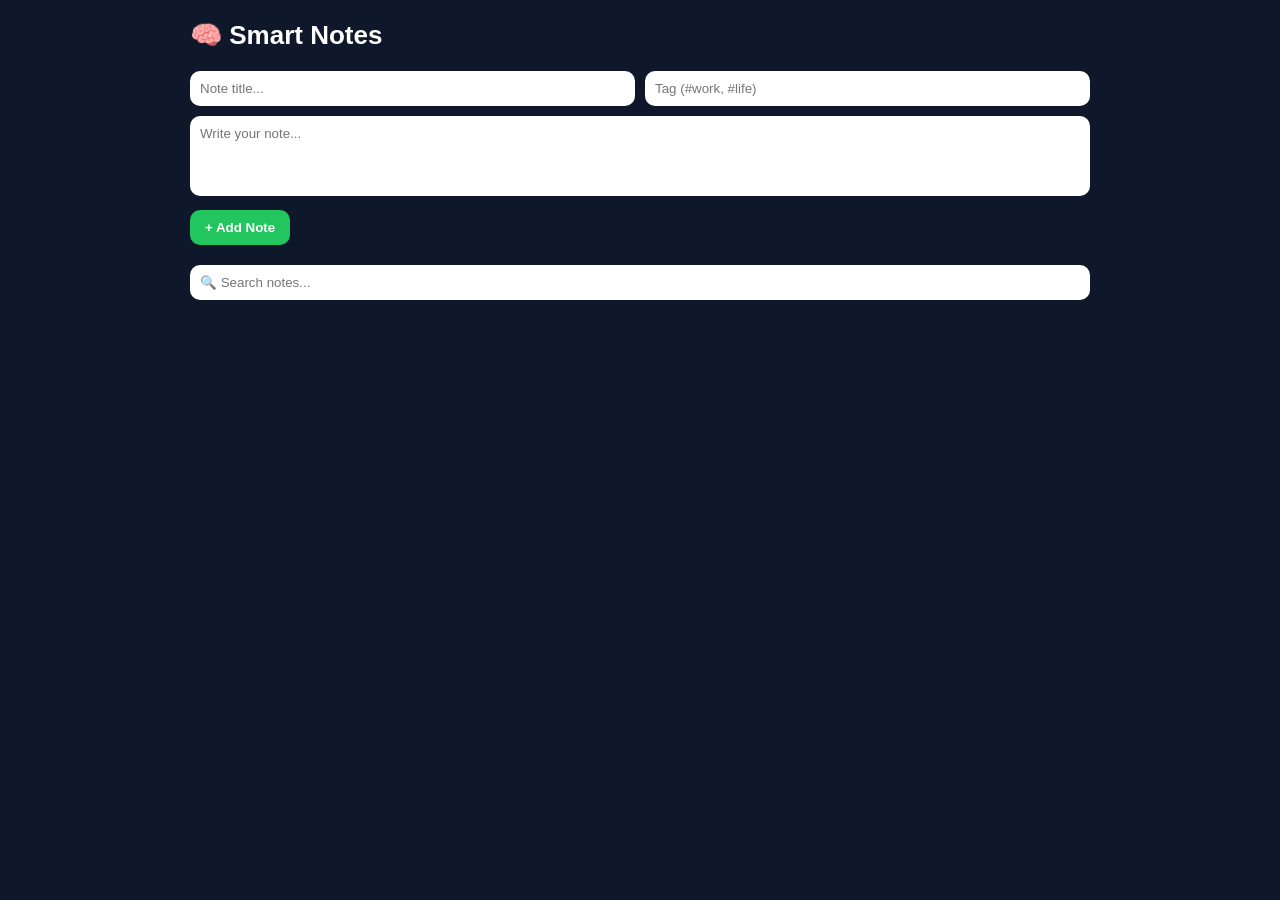
==== index.html @ 97188c2f "first commit" ====
<!DOCTYPE html>
<html lang="en">
<head>
  <meta charset="UTF-8">
  <meta name="viewport" content="width=device-width, initial-scale=1.0">
  <title>Smart Notes App</title>
  <link rel="stylesheet" href="style.css">
</head>
<body>

<div class="container">

  <header>
    <h1>🧠 Smart Notes</h1>
  </header>

  <!-- INPUT -->
  <div class="input-box">
    <input id="title" placeholder="Note title...">
    <input id="tag" placeholder="Tag (#work, #life)">
  </div>

  <textarea id="content" placeholder="Write your note..."></textarea>

  <button onclick="addNote()">+ Add Note</button>

  <!-- SEARCH -->
  <input class="search" id="search" placeholder="🔍 Search notes..." oninput="renderNotes()">

  <!-- NOTES -->
  <div class="notes" id="notes"></div>

</div>

<script src="script.js"></script>
</body>
</html>
---- style.css ----
* {
  margin: 0;
  padding: 0;
  box-sizing: border-box;
  font-family: Arial, sans-serif;
}

body {
  background: #0f172a;
  color: white;
  min-height: 100vh;
  padding: 20px;
}

.container {
  max-width: 900px;
  margin: auto;
}

header {
  margin-bottom: 20px;
}

h1 {
  font-size: 26px;
}

.input-box {
  display: flex;
  gap: 10px;
  margin-bottom: 10px;
}

input, textarea {
  width: 100%;
  padding: 10px;
  border-radius: 10px;
  border: none;
  outline: none;
}

textarea {
  height: 80px;
  resize: none;
  margin-bottom: 10px;
}

button {
  background: #22c55e;
  border: none;
  padding: 10px 15px;
  border-radius: 10px;
  cursor: pointer;
  color: white;
  font-weight: bold;
  margin-bottom: 10px;
}

.search {
  margin: 10px 0 20px;
}

.notes {
  display: grid;
  grid-template-columns: repeat(auto-fit, minmax(250px, 1fr));
  gap: 15px;
}

.note {
  background: #1e293b;
  padding: 15px;
  border-radius: 15px;
  position: relative;
  transition: 0.3s;
}

.note:hover {
  transform: translateY(-5px);
}

.tag {
  display: inline-block;
  background: #3b82f6;
  padding: 3px 8px;
  border-radius: 5px;
  font-size: 12px;
  margin-bottom: 8px;
}

.delete {
  position: absolute;
  top: 10px;
  right: 10px;
  background: red;
  border: none;
  border-radius: 6px;
  padding: 5px 8px;
  cursor: pointer;
}
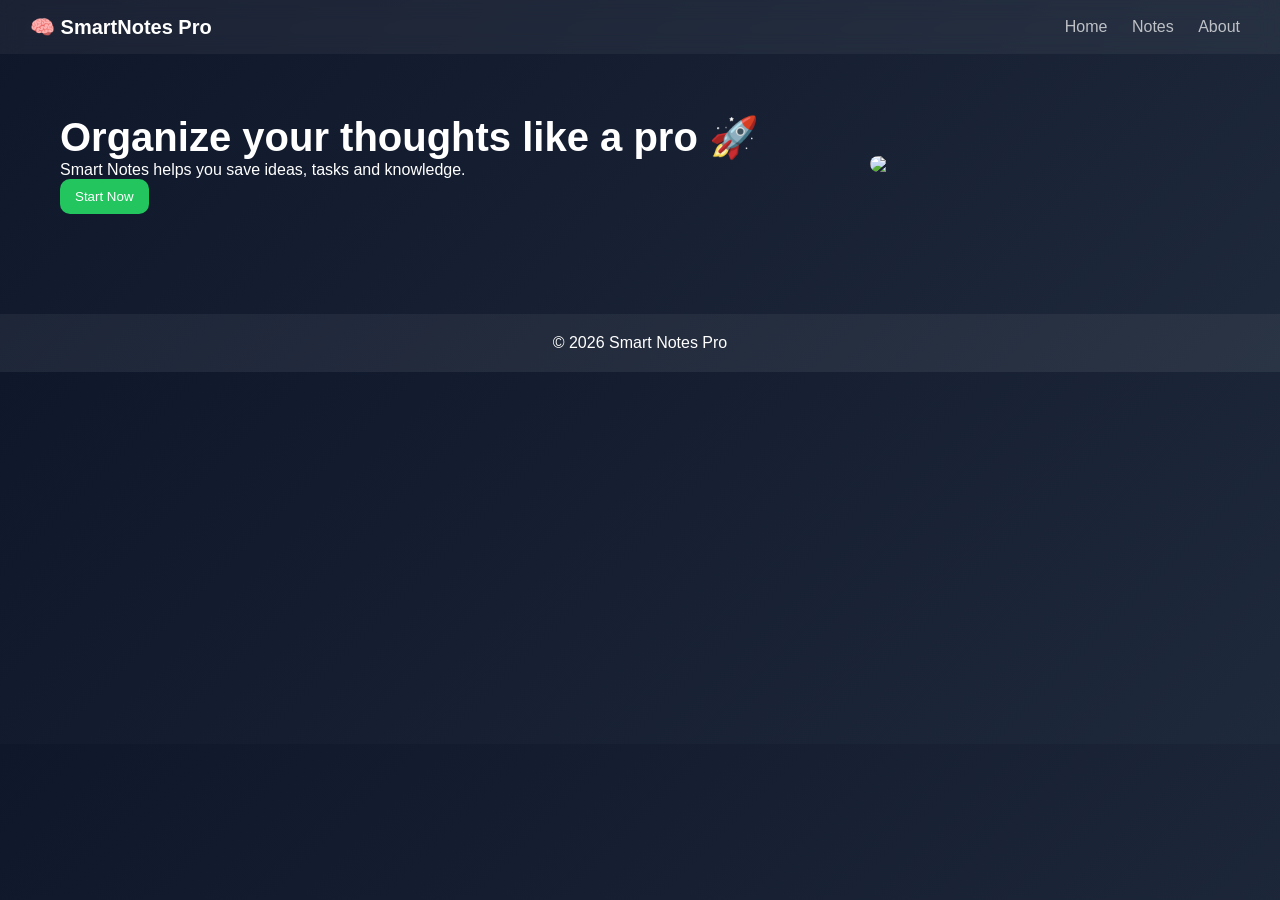
==== commit acb2e19f: "add pages" ====
--- a/index.html
+++ b/index.html
@@ -1,37 +1,33 @@
 <!DOCTYPE html>
-<html lang="en">
+<html>
 <head>
-  <meta charset="UTF-8">
-  <meta name="viewport" content="width=device-width, initial-scale=1.0">
-  <title>Smart Notes App</title>
+  <title>Smart Notes Pro</title>
   <link rel="stylesheet" href="style.css">
 </head>
 <body>
 
-<div class="container">
+<header>
+  <div class="logo">🧠 SmartNotes Pro</div>
+  <nav>
+    <a href="index.html">Home</a>
+    <a href="notes.html">Notes</a>
+    <a href="about.html">About</a>
+  </nav>
+</header>
 
-  <header>
-    <h1>🧠 Smart Notes</h1>
-  </header>
-
-  <!-- INPUT -->
-  <div class="input-box">
-    <input id="title" placeholder="Note title...">
-    <input id="tag" placeholder="Tag (#work, #life)">
+<section class="hero">
+  <div>
+    <h1>Organize your thoughts like a pro 🚀</h1>
+    <p>Smart Notes helps you save ideas, tasks and knowledge.</p>
+    <a href="notes.html"><button class="btn">Start Now</button></a>
   </div>
 
-  <textarea id="content" placeholder="Write your note..."></textarea>
+  <img src="https://images.unsplash.com/photo-1557683316-973673baf926" />
+</section>
 
-  <button onclick="addNote()">+ Add Note</button>
+<footer>
+  © 2026 Smart Notes Pro
+</footer>
 
-  <!-- SEARCH -->
-  <input class="search" id="search" placeholder="🔍 Search notes..." oninput="renderNotes()">
-
-  <!-- NOTES -->
-  <div class="notes" id="notes"></div>
-
-</div>
-
-<script src="script.js"></script>
 </body>
 </html>
--- a/style.css
+++ b/style.css
@@ -1,99 +1,98 @@
-* {
-  margin: 0;
-  padding: 0;
-  box-sizing: border-box;
-  font-family: Arial, sans-serif;
+*{
+  margin:0;
+  padding:0;
+  box-sizing:border-box;
+  font-family: Arial;
 }
 
-body {
-  background: #0f172a;
-  color: white;
-  min-height: 100vh;
-  padding: 20px;
+body{
+  background: linear-gradient(135deg,#0f172a,#1e293b);
+  color:white;
 }
 
-.container {
-  max-width: 900px;
-  margin: auto;
+/* HEADER */
+header{
+  display:flex;
+  justify-content:space-between;
+  align-items:center;
+  padding:15px 30px;
+  background: rgba(255,255,255,0.05);
+  backdrop-filter: blur(10px);
+  position: sticky;
+  top:0;
 }
 
-header {
-  margin-bottom: 20px;
+.logo{
+  font-size:20px;
+  font-weight:bold;
 }
 
-h1 {
-  font-size: 26px;
+nav a{
+  color:white;
+  margin:0 10px;
+  text-decoration:none;
+  opacity:0.7;
 }
 
-.input-box {
-  display: flex;
-  gap: 10px;
-  margin-bottom: 10px;
+nav a:hover{
+  opacity:1;
 }
 
-input, textarea {
-  width: 100%;
-  padding: 10px;
-  border-radius: 10px;
-  border: none;
-  outline: none;
+/* HERO */
+.hero{
+  display:flex;
+  justify-content:space-between;
+  align-items:center;
+  padding:60px;
 }
 
-textarea {
-  height: 80px;
-  resize: none;
-  margin-bottom: 10px;
+.hero img{
+  width:350px;
+  border-radius:20px;
 }
 
-button {
-  background: #22c55e;
-  border: none;
-  padding: 10px 15px;
-  border-radius: 10px;
-  cursor: pointer;
-  color: white;
-  font-weight: bold;
-  margin-bottom: 10px;
+.hero h1{
+  font-size:40px;
 }
 
-.search {
-  margin: 10px 0 20px;
+/* BUTTON */
+.btn{
+  padding:10px 15px;
+  background:#22c55e;
+  border:none;
+  color:white;
+  border-radius:10px;
+  cursor:pointer;
 }
 
-.notes {
-  display: grid;
-  grid-template-columns: repeat(auto-fit, minmax(250px, 1fr));
-  gap: 15px;
+/* NOTES GRID */
+.container{
+  padding:30px;
 }
 
-.note {
-  background: #1e293b;
-  padding: 15px;
-  border-radius: 15px;
-  position: relative;
-  transition: 0.3s;
+.grid{
+  display:grid;
+  grid-template-columns:repeat(auto-fit,minmax(250px,1fr));
+  gap:15px;
 }
 
-.note:hover {
-  transform: translateY(-5px);
+.card{
+  background:rgba(255,255,255,0.08);
+  padding:15px;
+  border-radius:15px;
+  backdrop-filter: blur(10px);
 }
 
-.tag {
-  display: inline-block;
-  background: #3b82f6;
-  padding: 3px 8px;
-  border-radius: 5px;
-  font-size: 12px;
-  margin-bottom: 8px;
+.card img{
+  width:100%;
+  border-radius:10px;
+  margin-bottom:10px;
 }
 
-.delete {
-  position: absolute;
-  top: 10px;
-  right: 10px;
-  background: red;
-  border: none;
-  border-radius: 6px;
-  padding: 5px 8px;
-  cursor: pointer;
+/* FOOTER */
+footer{
+  text-align:center;
+  padding:20px;
+  margin-top:40px;
+  background:rgba(255,255,255,0.05);
 }
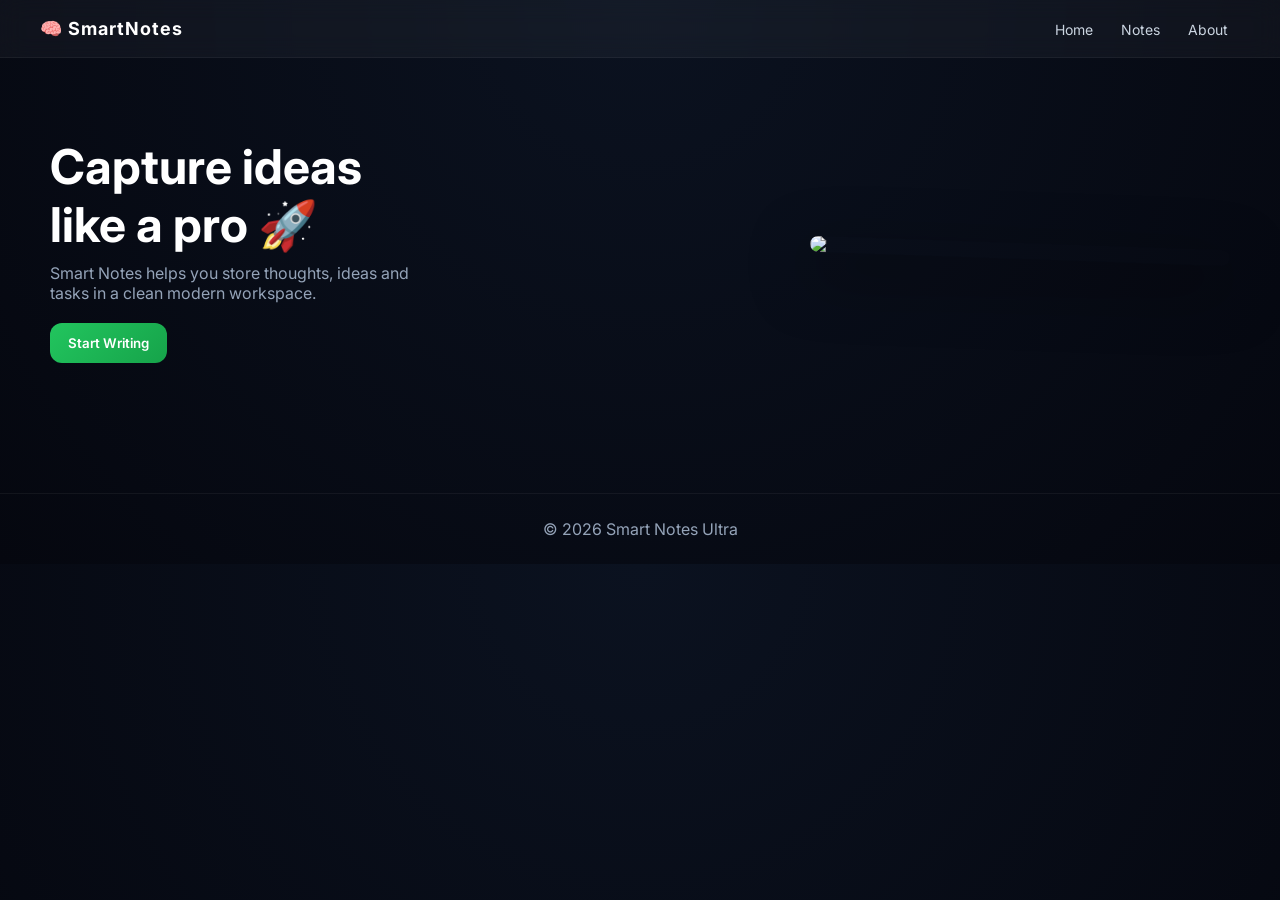
==== commit d8e242a6: "update" ====
--- a/index.html
+++ b/index.html
@@ -1,13 +1,13 @@
 <!DOCTYPE html>
 <html>
 <head>
-  <title>Smart Notes Pro</title>
+  <title>Smart Notes Ultra</title>
   <link rel="stylesheet" href="style.css">
 </head>
 <body>
 
 <header>
-  <div class="logo">🧠 SmartNotes Pro</div>
+  <div class="logo">🧠 SmartNotes</div>
   <nav>
     <a href="index.html">Home</a>
     <a href="notes.html">Notes</a>
@@ -16,17 +16,24 @@
 </header>
 
 <section class="hero">
-  <div>
-    <h1>Organize your thoughts like a pro 🚀</h1>
-    <p>Smart Notes helps you save ideas, tasks and knowledge.</p>
-    <a href="notes.html"><button class="btn">Start Now</button></a>
+
+  <div class="hero-text">
+    <h1>Capture ideas<br>like a pro 🚀</h1>
+    <p>
+      Smart Notes helps you store thoughts, ideas and tasks in a clean modern workspace.
+    </p>
+
+    <a href="notes.html">
+      <button class="btn">Start Writing</button>
+    </a>
   </div>
 
   <img src="https://images.unsplash.com/photo-1557683316-973673baf926" />
+
 </section>
 
 <footer>
-  © 2026 Smart Notes Pro
+  © 2026 Smart Notes Ultra
 </footer>
 
 </body>
--- a/style.css
+++ b/style.css
@@ -1,41 +1,46 @@
+@import url('https://fonts.googleapis.com/css2?family=Inter:wght@300;400;600;700&display=swap');
+
 *{
   margin:0;
   padding:0;
   box-sizing:border-box;
-  font-family: Arial;
+  font-family:'Inter', sans-serif;
 }
 
 body{
-  background: linear-gradient(135deg,#0f172a,#1e293b);
-  color:white;
+  background: radial-gradient(circle at top,#0b1220,#05070f);
+  color:#fff;
 }
 
-/* HEADER */
+/* NAVBAR */
 header{
   display:flex;
   justify-content:space-between;
   align-items:center;
-  padding:15px 30px;
-  background: rgba(255,255,255,0.05);
-  backdrop-filter: blur(10px);
-  position: sticky;
+  padding:18px 40px;
+  background: rgba(255,255,255,0.04);
+  backdrop-filter: blur(12px);
+  border-bottom:1px solid rgba(255,255,255,0.05);
+  position:sticky;
   top:0;
 }
 
 .logo{
-  font-size:20px;
-  font-weight:bold;
+  font-weight:700;
+  font-size:18px;
+  letter-spacing:1px;
 }
 
 nav a{
-  color:white;
-  margin:0 10px;
+  margin:0 12px;
+  color:#cbd5e1;
   text-decoration:none;
-  opacity:0.7;
+  font-size:14px;
+  transition:0.3s;
 }
 
 nav a:hover{
-  opacity:1;
+  color:#fff;
 }
 
 /* HERO */
@@ -43,56 +48,102 @@
   display:flex;
   justify-content:space-between;
   align-items:center;
-  padding:60px;
+  padding:80px 50px;
+  gap:40px;
+}
+
+.hero-text h1{
+  font-size:48px;
+  line-height:1.2;
+}
+
+.hero-text p{
+  color:#94a3b8;
+  margin-top:10px;
+  max-width:400px;
 }
 
 .hero img{
-  width:350px;
+  width:420px;
   border-radius:20px;
-}
-
-.hero h1{
-  font-size:40px;
+  box-shadow:0 20px 60px rgba(0,0,0,0.6);
+  transform: rotate(2deg);
 }
 
 /* BUTTON */
 .btn{
-  padding:10px 15px;
-  background:#22c55e;
+  margin-top:20px;
+  padding:12px 18px;
   border:none;
+  border-radius:12px;
+  background: linear-gradient(135deg,#22c55e,#16a34a);
   color:white;
-  border-radius:10px;
   cursor:pointer;
+  font-weight:600;
+  transition:0.3s;
 }
 
-/* NOTES GRID */
-.container{
-  padding:30px;
+.btn:hover{
+  transform:scale(1.05);
 }
 
-.grid{
-  display:grid;
-  grid-template-columns:repeat(auto-fit,minmax(250px,1fr));
-  gap:15px;
+/* CONTAINER */
+.container{
+  padding:40px;
 }
 
+/* INPUT */
+input, textarea{
+  width:100%;
+  padding:12px;
+  margin-top:10px;
+  border-radius:12px;
+  border:1px solid rgba(255,255,255,0.08);
+  background: rgba(255,255,255,0.03);
+  color:white;
+  outline:none;
+}
+
+textarea{
+  height:90px;
+  resize:none;
+}
+
+/* GRID */
+.grid{
+  margin-top:30px;
+  display:grid;
+  grid-template-columns:repeat(auto-fit,minmax(260px,1fr));
+  gap:20px;
+}
+
+/* CARD */
 .card{
-  background:rgba(255,255,255,0.08);
+  background: rgba(255,255,255,0.04);
+  border:1px solid rgba(255,255,255,0.08);
+  border-radius:18px;
   padding:15px;
-  border-radius:15px;
-  backdrop-filter: blur(10px);
+  transition:0.3s;
+}
+
+.card:hover{
+  transform:translateY(-6px);
+  border-color:rgba(34,197,94,0.5);
 }
 
 .card img{
   width:100%;
-  border-radius:10px;
+  height:160px;
+  object-fit:cover;
+  border-radius:12px;
   margin-bottom:10px;
 }
 
 /* FOOTER */
 footer{
   text-align:center;
-  padding:20px;
-  margin-top:40px;
-  background:rgba(255,255,255,0.05);
+  padding:25px;
+  margin-top:50px;
+  color:#94a3b8;
+  border-top:1px solid rgba(255,255,255,0.05);
 }
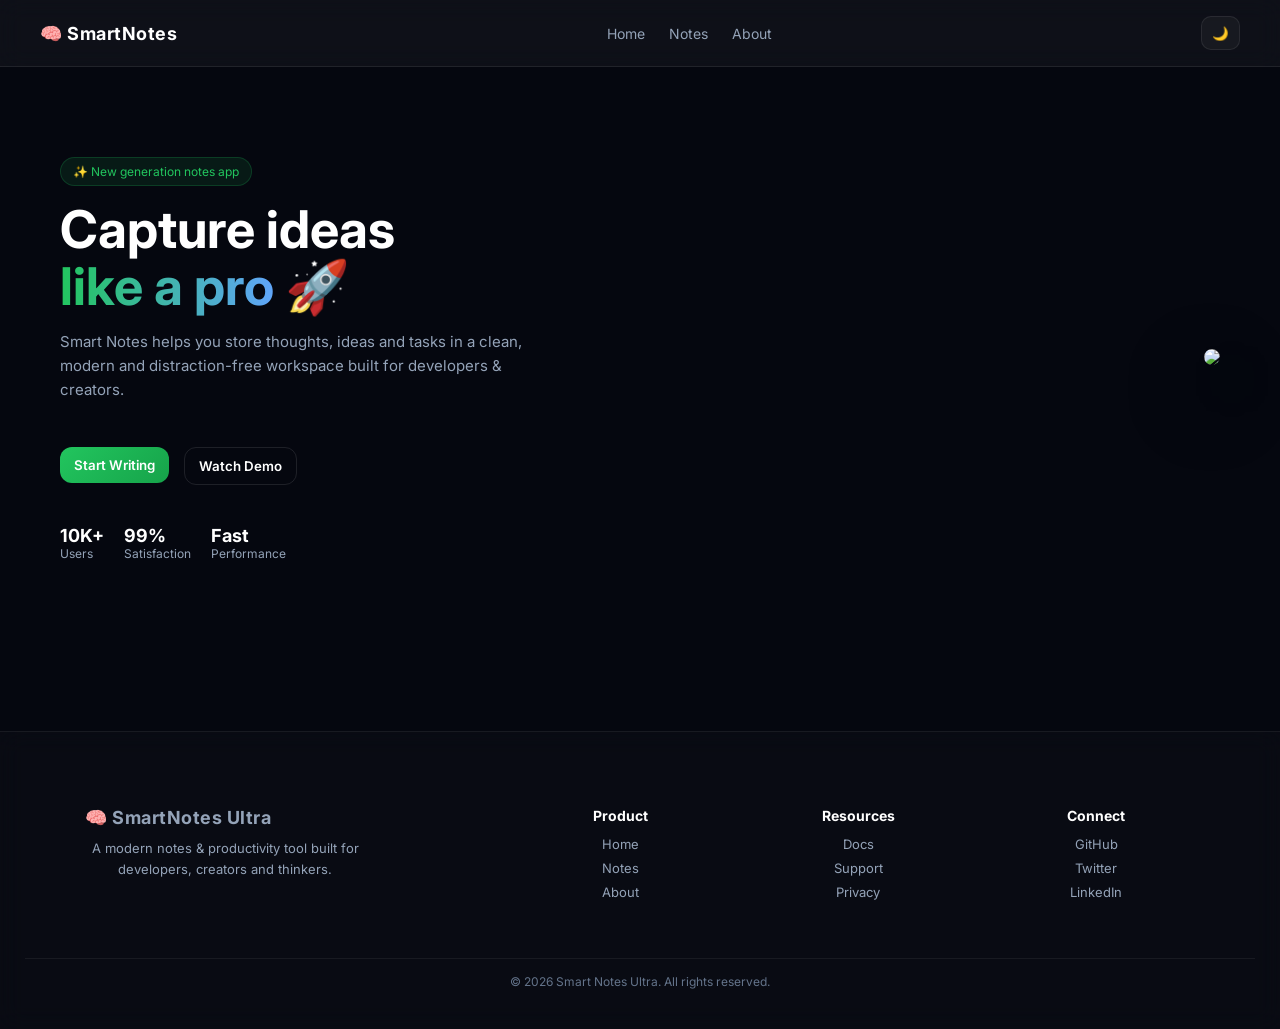
==== commit d7998a87: "full update" ====
--- a/index.html
+++ b/index.html
@@ -6,34 +6,103 @@
 </head>
 <body>
 
-<header>
+<header class="header">
+
   <div class="logo">🧠 SmartNotes</div>
+
   <nav>
-    <a href="index.html">Home</a>
-    <a href="notes.html">Notes</a>
-    <a href="about.html">About</a>
+    <a href="index.html" class="nav-link">Home</a>
+    <a href="notes.html" class="nav-link">Notes</a>
+    <a href="about.html" class="nav-link">About</a>
   </nav>
+
+  <!-- THEME TOGGLE -->
+  <button id="themeToggle" class="theme-btn">
+    🌙
+  </button>
+
 </header>
 
 <section class="hero">
 
   <div class="hero-text">
-    <h1>Capture ideas<br>like a pro 🚀</h1>
+
+    <span class="badge">✨ New generation notes app</span>
+
+    <h1>
+      Capture ideas<br>
+      <span class="gradient">like a pro</span> 🚀
+    </h1>
+
     <p>
-      Smart Notes helps you store thoughts, ideas and tasks in a clean modern workspace.
+      Smart Notes helps you store thoughts, ideas and tasks in a clean,
+      modern and distraction-free workspace built for developers & creators.
     </p>
 
-    <a href="notes.html">
-      <button class="btn">Start Writing</button>
-    </a>
+    <div class="hero-actions">
+      <a href="notes.html">
+        <button class="btn primary">Start Writing</button>
+      </a>
+
+      <button class="btn ghost">Watch Demo</button>
+    </div>
+
+    <div class="stats">
+      <div><b>10K+</b><span>Users</span></div>
+      <div><b>99%</b><span>Satisfaction</span></div>
+      <div><b>Fast</b><span>Performance</span></div>
+    </div>
+
   </div>
 
-  <img src="https://images.unsplash.com/photo-1557683316-973673baf926" />
+  <div class="hero-image">
+    <img src="https://images.unsplash.com/photo-1557683316-973673baf926" />
+    <div class="glow"></div>
+  </div>
 
 </section>
 
-<footer>
-  © 2026 Smart Notes Ultra
+<footer class="footer">
+
+  <div class="footer-container">
+
+    <!-- BRAND -->
+    <div class="footer-brand">
+      <div class="logo">🧠 SmartNotes Ultra</div>
+      <p>
+        A modern notes & productivity tool built for developers, creators and thinkers.
+      </p>
+    </div>
+
+    <!-- LINKS -->
+    <div class="footer-links">
+      <h4>Product</h4>
+      <a href="index.html">Home</a>
+      <a href="notes.html">Notes</a>
+      <a href="about.html">About</a>
+    </div>
+
+    <div class="footer-links">
+      <h4>Resources</h4>
+      <a href="#">Docs</a>
+      <a href="#">Support</a>
+      <a href="#">Privacy</a>
+    </div>
+
+    <div class="footer-links">
+      <h4>Connect</h4>
+      <a href="#">GitHub</a>
+      <a href="#">Twitter</a>
+      <a href="#">LinkedIn</a>
+    </div>
+
+  </div>
+
+  <!-- BOTTOM -->
+  <div class="footer-bottom">
+    <p>© 2026 Smart Notes Ultra. All rights reserved.</p>
+  </div>
+
 </footer>
 
 </body>
--- a/style.css
+++ b/style.css
@@ -42,6 +42,98 @@
 nav a:hover{
   color:#fff;
 }
+.header{
+  display:flex;
+  justify-content:space-between;
+  align-items:center;
+  padding:16px 40px;
+
+  background: rgba(255,255,255,0.04);
+  backdrop-filter: blur(14px);
+  border-bottom: 1px solid rgba(255,255,255,0.06);
+
+  position: sticky;
+  top:0;
+  z-index:100;
+}
+
+/* LOGO */
+.logo{
+  display:flex;
+  align-items:center;
+  gap:10px;
+  font-weight:700;
+  font-size:18px;
+  letter-spacing:0.5px;
+}
+
+.logo-icon{
+  font-size:20px;
+}
+
+/* NAV */
+.nav{
+  display:flex;
+  gap:25px;
+}
+
+.nav a{
+  text-decoration:none;
+  color:#cbd5e1;
+  font-size:14px;
+  position:relative;
+  transition:0.3s;
+}
+
+/* hover underline animation */
+.nav a::after{
+  content:"";
+  position:absolute;
+  left:0;
+  bottom:-6px;
+  width:0%;
+  height:2px;
+  background:#22c55e;
+  transition:0.3s;
+}
+
+.nav a:hover{
+  color:#fff;
+}
+
+.nav a:hover::after{
+  width:100%;
+}
+
+/* active link */
+.nav a.active{
+  color:#fff;
+}
+
+.nav a.active::after{
+  width:100%;
+}
+
+/* ACTION BUTTON */
+.actions{
+  display:flex;
+  align-items:center;
+}
+
+.theme-btn{
+  background: rgba(255,255,255,0.06);
+  border:1px solid rgba(255,255,255,0.08);
+  color:white;
+  padding:8px 10px;
+  border-radius:10px;
+  cursor:pointer;
+  transition:0.3s;
+}
+
+.theme-btn:hover{
+  transform:scale(1.05);
+  border-color:#22c55e;
+}
 
 /* HERO */
 .hero{
@@ -68,6 +160,127 @@
   border-radius:20px;
   box-shadow:0 20px 60px rgba(0,0,0,0.6);
   transform: rotate(2deg);
+}
+.hero{
+  display:flex;
+  justify-content:space-between;
+  align-items:center;
+  padding:90px 60px;
+  gap:60px;
+}
+
+/* BADGE */
+.badge{
+  display:inline-block;
+  padding:6px 12px;
+  font-size:12px;
+  background:rgba(34,197,94,0.1);
+  border:1px solid rgba(34,197,94,0.3);
+  color:#22c55e;
+  border-radius:20px;
+  margin-bottom:15px;
+}
+
+/* TITLE */
+.hero-text h1{
+  font-size:52px;
+  line-height:1.1;
+  margin-bottom:15px;
+}
+
+.gradient{
+  background: linear-gradient(90deg,#22c55e,#60a5fa);
+  -webkit-background-clip:text;
+  -webkit-text-fill-color:transparent;
+}
+
+/* PARAGRAPH */
+.hero-text p{
+  color:#94a3b8;
+  max-width:480px;
+  font-size:15px;
+  line-height:1.6;
+}
+
+/* BUTTONS */
+.hero-actions{
+  display:flex;
+  gap:15px;
+  margin-top:25px;
+}
+
+.btn{
+  padding:12px 18px;
+  border-radius:12px;
+  border:none;
+  cursor:pointer;
+  font-weight:600;
+  transition:0.3s;
+}
+
+.btn.primary{
+  background: linear-gradient(135deg,#22c55e,#16a34a);
+  color:white;
+}
+
+.btn.primary:hover{
+  transform:scale(1.05);
+}
+
+.btn.ghost{
+  background:transparent;
+  border:1px solid rgba(255,255,255,0.1);
+  color:white;
+}
+
+.btn.ghost:hover{
+  border-color:#22c55e;
+  color:#22c55e;
+}
+
+/* STATS */
+.stats{
+  display:flex;
+  gap:25px;
+  margin-top:35px;
+}
+
+.stats div{
+  display:flex;
+  flex-direction:column;
+}
+
+.stats b{
+  font-size:18px;
+}
+
+.stats span{
+  font-size:12px;
+  color:#94a3b8;
+}
+
+/* IMAGE */
+.hero-image{
+  position:relative;
+}
+
+.hero-image img{
+  width:420px;
+  border-radius:20px;
+  position:relative;
+  z-index:2;
+  box-shadow:0 30px 80px rgba(0,0,0,0.6);
+}
+
+.glow{
+  position:absolute;
+  width:420px;
+  height:100%;
+  top:20px;
+  left:20px;
+  background: radial-gradient(circle,#22c55e33,#0000);
+  filter: blur(40px);
+  z-index:1;
 }
 
 /* BUTTON */
@@ -146,4 +359,374 @@
   margin-top:50px;
   color:#94a3b8;
   border-top:1px solid rgba(255,255,255,0.05);
+}
+.notes-section{
+  padding:40px;
+}
+
+/* HEADER */
+.section-header{
+  display:flex;
+  justify-content:space-between;
+  align-items:flex-end;
+  margin-bottom:25px;
+}
+
+.section-header h2{
+  font-size:26px;
+}
+
+.section-header p{
+  color:#94a3b8;
+  font-size:13px;
+  margin-top:5px;
+}
+
+.hint{
+  font-size:12px;
+  color:#22c55e;
+  background:rgba(34,197,94,0.1);
+  padding:6px 10px;
+  border-radius:10px;
+  border:1px solid rgba(34,197,94,0.2);
+}
+
+/* INPUT CARD */
+.note-input-card{
+  background: rgba(255,255,255,0.03);
+  border:1px solid rgba(255,255,255,0.08);
+  border-radius:18px;
+  padding:20px;
+  backdrop-filter: blur(12px);
+  margin-bottom:30px;
+  transition:0.3s;
+}
+
+.note-input-card:hover{
+  border-color: rgba(34,197,94,0.4);
+}
+
+/* GRID INPUT */
+.input-grid{
+  display:grid;
+  grid-template-columns:1fr 1fr;
+  gap:15px;
+}
+
+.input-box{
+  display:flex;
+  flex-direction:column;
+  gap:6px;
+  margin-bottom:15px;
+}
+
+.input-box label{
+  font-size:12px;
+  color:#94a3b8;
+}
+
+.input-box input,
+.input-box textarea{
+  padding:12px;
+  border-radius:12px;
+  border:1px solid rgba(255,255,255,0.08);
+  background: rgba(255,255,255,0.02);
+  color:white;
+  outline:none;
+  transition:0.3s;
+}
+
+.input-box input:focus,
+.input-box textarea:focus{
+  border-color:#22c55e;
+  box-shadow:0 0 0 3px rgba(34,197,94,0.1);
+}
+
+.input-box textarea{
+  height:100px;
+  resize:none;
+}
+
+.full{
+  grid-column:1 / -1;
+}
+
+/* ACTIONS */
+.actions{
+  display:flex;
+  gap:12px;
+  margin-top:10px;
+}
+
+/* BUTTONS */
+.btn{
+  padding:10px 14px;
+  border-radius:12px;
+  border:none;
+  cursor:pointer;
+  font-weight:600;
+  transition:0.3s;
+}
+
+.btn.primary{
+  background: linear-gradient(135deg,#22c55e,#16a34a);
+  color:white;
+}
+
+.btn.primary:hover{
+  transform:scale(1.05);
+}
+
+.btn.ghost{
+  background:transparent;
+  border:1px solid rgba(255,255,255,0.1);
+  color:white;
+}
+
+.btn.ghost:hover{
+  border-color:#22c55e;
+  color:#22c55e;
+}
+.about-section{
+  padding:60px 40px;
+}
+
+/* BADGE */
+.badge{
+  display:inline-block;
+  padding:6px 12px;
+  font-size:12px;
+  color:#22c55e;
+  background:rgba(34,197,94,0.1);
+  border:1px solid rgba(34,197,94,0.2);
+  border-radius:20px;
+  margin-bottom:15px;
+}
+
+/* TITLE */
+.title{
+  font-size:42px;
+  line-height:1.2;
+  margin-bottom:15px;
+}
+
+/* DESCRIPTION */
+.desc{
+  color:#94a3b8;
+  max-width:600px;
+  font-size:15px;
+  line-height:1.6;
+}
+
+/* IMAGE */
+.image-wrapper{
+  position:relative;
+  margin-top:30px;
+}
+
+.image-wrapper img{
+  width:100%;
+  border-radius:18px;
+  box-shadow:0 30px 80px rgba(0,0,0,0.6);
+}
+
+.glow{
+  position:absolute;
+  width:100%;
+  height:100%;
+  top:20px;
+  left:20px;
+  background: radial-gradient(circle,#22c55e33,#0000);
+  filter: blur(40px);
+  z-index:-1;
+}
+
+/* STATS */
+.stats{
+  display:flex;
+  gap:20px;
+  margin-top:40px;
+}
+
+.stat{
+  flex:1;
+  padding:15px;
+  background: rgba(255,255,255,0.03);
+  border:1px solid rgba(255,255,255,0.08);
+  border-radius:14px;
+  text-align:center;
+}
+
+.stat h3{
+  font-size:22px;
+}
+
+.stat p{
+  color:#94a3b8;
+  font-size:12px;
+}
+
+/* FEATURES */
+.features{
+  display:grid;
+  grid-template-columns:repeat(auto-fit,minmax(220px,1fr));
+  gap:15px;
+  margin-top:40px;
+}
+
+.feature-card{
+  padding:18px;
+  border-radius:16px;
+  background: rgba(255,255,255,0.03);
+  border:1px solid rgba(255,255,255,0.08);
+  transition:0.3s;
+}
+
+.feature-card:hover{
+  transform:translateY(-5px);
+  border-color:#22c55e;
+}
+
+.feature-card p{
+  color:#94a3b8;
+  font-size:13px;
+  margin-top:5px;
+}
+.footer{
+  margin-top:80px;
+  background: rgba(255,255,255,0.02);
+  border-top:1px solid rgba(255,255,255,0.06);
+  backdrop-filter: blur(12px);
+}
+
+/* MAIN */
+.footer-container{
+  display:grid;
+  grid-template-columns:2fr 1fr 1fr 1fr;
+  gap:40px;
+  padding:50px 60px;
+}
+
+/* BRAND */
+.footer-brand .logo{
+  font-size:18px;
+  font-weight:700;
+  margin-bottom:10px;
+}
+
+.footer-brand p{
+  color:#94a3b8;
+  font-size:13px;
+  line-height:1.6;
+  max-width:280px;
+}
+
+/* LINKS */
+.footer-links h4{
+  margin-bottom:12px;
+  font-size:14px;
+  color:#fff;
+}
+
+.footer-links a{
+  display:block;
+  color:#94a3b8;
+  text-decoration:none;
+  margin-bottom:8px;
+  font-size:13px;
+  transition:0.3s;
+}
+
+.footer-links a:hover{
+  color:#22c55e;
+  transform:translateX(4px);
+}
+
+/* BOTTOM */
+.footer-bottom{
+  text-align:center;
+  padding:15px;
+  border-top:1px solid rgba(255,255,255,0.06);
+  color:#64748b;
+  font-size:12px;
+}
+
+/* RESPONSIVE */
+@media (max-width: 768px){
+  .footer-container{
+    grid-template-columns:1fr;
+    text-align:center;
+  }
+
+  .footer-brand p{
+    margin:auto;
+  }
+}
+:root{
+  --bg:#05070f;
+  --text:#ffffff;
+  --muted:#94a3b8;
+  --card:rgba(255,255,255,0.04);
+  --border:rgba(255,255,255,0.08);
+  --accent:#22c55e;
+}
+
+/* LIGHT MODE */
+body.light{
+  --bg:#f8fafc;
+  --text:#0f172a;
+  --muted:#475569;
+  --card:#ffffff;
+  --border:#e2e8f0;
+}
+
+body{
+  background:var(--bg);
+  color:var(--text);
+  transition:0.3s;
+}
+
+/* NAV */
+.header{
+  display:flex;
+  justify-content:space-between;
+  align-items:center;
+  padding:16px 40px;
+  background:var(--card);
+  border-bottom:1px solid var(--border);
+  backdrop-filter: blur(12px);
+  position:sticky;
+  top:0;
+}
+
+/* LINKS */
+.nav-link{
+  color:var(--muted);
+  text-decoration:none;
+  margin:0 10px;
+  transition:0.3s;
+}
+
+.nav-link:hover{
+  color:var(--text);
+}
+
+.nav-link.active{
+  color:var(--accent);
+}
+
+/* BUTTON */
+.theme-btn{
+  background:var(--card);
+  border:1px solid var(--border);
+  padding:8px 10px;
+  border-radius:10px;
+  cursor:pointer;
+  color:var(--text);
+  transition:0.3s;
+}
+
+.theme-btn:hover{
+  transform:scale(1.05);
+  border-color:var(--accent);
 }
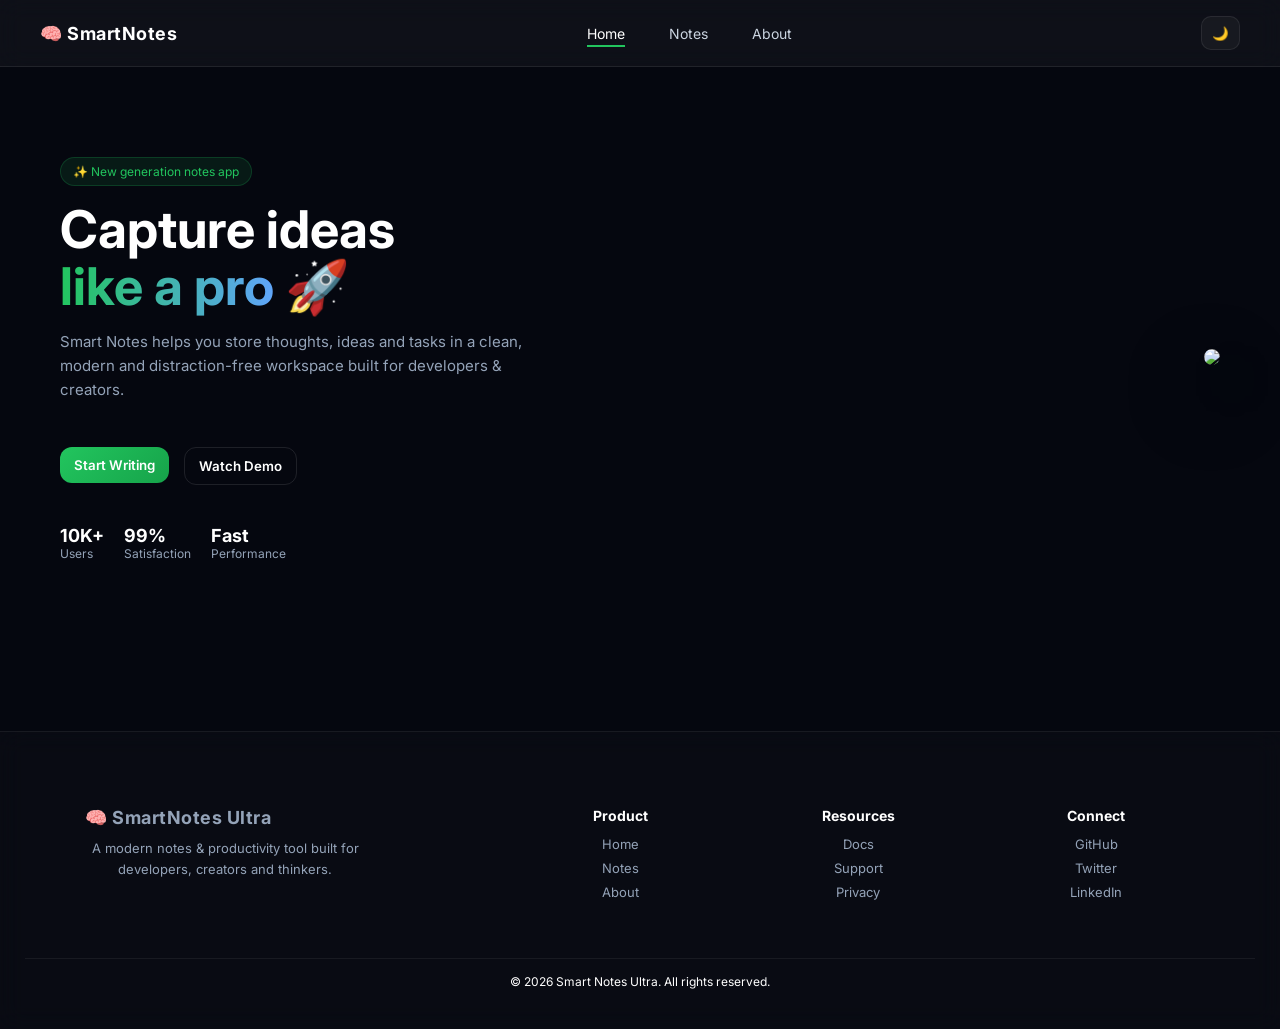
==== commit 15127365: "full update" ====
--- a/index.html
+++ b/index.html
@@ -8,18 +8,17 @@
 
 <header class="header">
 
-  <div class="logo">🧠 SmartNotes</div>
+  <div class="logo">
+    🧠 SmartNotes
+  </div>
 
-  <nav>
+  <nav class="nav">
     <a href="index.html" class="nav-link">Home</a>
     <a href="notes.html" class="nav-link">Notes</a>
     <a href="about.html" class="nav-link">About</a>
   </nav>
 
-  <!-- THEME TOGGLE -->
-  <button id="themeToggle" class="theme-btn">
-    🌙
-  </button>
+  <button id="themeToggle" class="theme-btn">🌙</button>
 
 </header>
 
@@ -105,5 +104,7 @@
 
 </footer>
 
+<script src="script.js"></script>
+
 </body>
 </html>
--- a/style.css
+++ b/style.css
@@ -681,12 +681,14 @@
 }
 
 body{
+  margin:0;
+  font-family:Inter, sans-serif;
   background:var(--bg);
   color:var(--text);
   transition:0.3s;
 }
 
-/* NAV */
+/* HEADER */
 .header{
   display:flex;
   justify-content:space-between;
@@ -699,11 +701,21 @@
   top:0;
 }
 
-/* LINKS */
+/* LOGO */
+.logo{
+  font-weight:700;
+}
+
+/* NAV */
+.nav{
+  display:flex;
+  gap:20px;
+}
+
 .nav-link{
+  text-decoration:none;
   color:var(--muted);
-  text-decoration:none;
-  margin:0 10px;
+  position:relative;
   transition:0.3s;
 }
 
@@ -715,18 +727,54 @@
   color:var(--accent);
 }
 
-/* BUTTON */
+.nav-link.active::after{
+  content:"";
+  position:absolute;
+  left:0;
+  bottom:-5px;
+  width:100%;
+  height:2px;
+  background:var(--accent);
+}
+
+/* THEME BUTTON */
 .theme-btn{
-  background:var(--card);
-  border:1px solid var(--border);
   padding:8px 10px;
   border-radius:10px;
+  border:1px solid var(--border);
+  background:var(--card);
   cursor:pointer;
   color:var(--text);
-  transition:0.3s;
-}
-
-.theme-btn:hover{
-  transform:scale(1.05);
-  border-color:var(--accent);
+}
+:root{
+  --bg:#05070f;
+  --text:#ffffff;
+  --muted:#94a3b8;
+  --card:rgba(255,255,255,0.04);
+  --border:rgba(255,255,255,0.08);
+  --accent:#22c55e;
+}
+
+/* LIGHT MODE */
+body.light{
+  --bg:#f8fafc;
+  --text:#0f172a;
+  --muted:#475569;
+  --card:#ffffff;
+  --border:#e2e8f0;
+}
+
+body{
+  background:var(--bg);
+  color:var(--text);
+}
+
+/* GLOBAL FIX (ENG MUHIM QISM) */
+p, h1, h2, h3, h4, h5, h6, span, small, label{
+  color:var(--text);
+}
+
+/* muted text class */
+.muted{
+  color:var(--muted) !important;
 }
